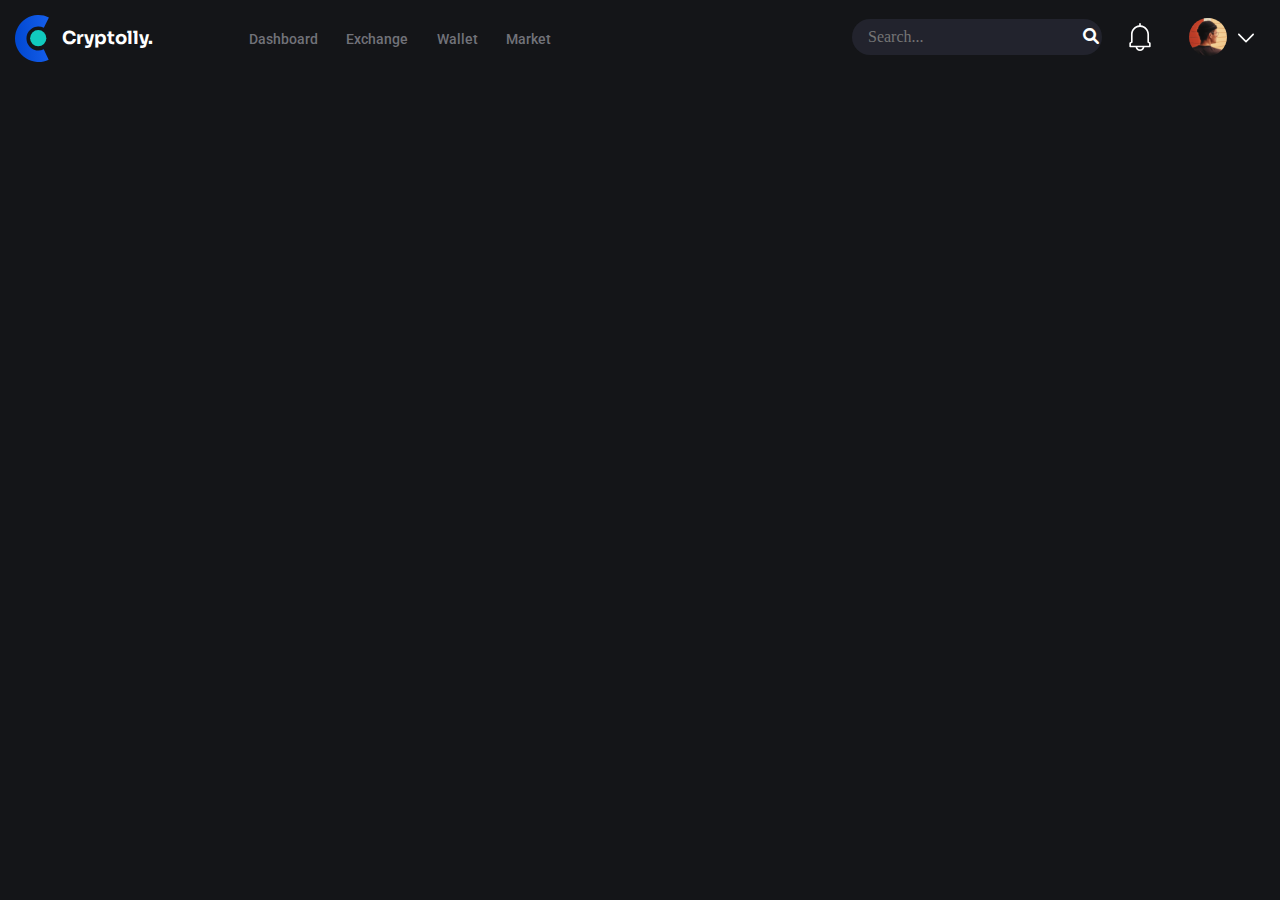
==== dashboard.html @ 790f34d4 "General Update" ====
<!DOCTYPE html>
<html lang="en">
<head>
    <meta charset="UTF-8">
    <meta http-equiv="X-UA-Compatible" content="IE=edge">
    <meta name="viewport" content="width=device-width, initial-scale=1.0">
    <title>DASHBOARD</title>
    
    <!-- Bootstrap CDN -->
    <link
      rel="stylesheet"
      href="https://stackpath.bootstrapcdn.com/bootstrap/4.4.1/css/bootstrap.min.css"
      integrity="sha384-Vkoo8x4CGsO3+Hhxv8T/Q5PaXtkKtu6ug5TOeNV6gBiFeWPGFN9MuhOf23Q9Ifjh"
      crossorigin="anonymous"
    />
    <!-- FONTAWESOME CDN -->
    <link
      rel="stylesheet"
      href="https://cdnjs.cloudflare.com/ajax/libs/font-awesome/6.0.0-beta3/css/all.min.css"
    />

    <!-- Styling CSS -->
    <link rel="stylesheet" href="./styles/style.css" />
    <link rel="stylesheet" href="./styles/header/marketHeader.css" />
    <link rel="stylesheet" href="./styles/dashboard/dashboard.css" />

</head>
<body>
    <header class="header">
        <nav class="nav">
          <div class="container-fluid">
            <div class="row">
              <div class="col-12">
                <div class="row navHead">
                  <div
                    class="leftMenu col-6 col-lg-6 col-md-2 col-sm-2 col-sm-2"
                  >
                    <div class="row">
                      <div class="col-3 logo">
                        <span class="logoPicture"
                          ><img src="./img/logo.svg" alt=""
                        /></span>
                        <a href="/"><span class="text">Cryptolly.</span></a>
                      </div>
                      <div class="col-9 nav-links">
                        <input type="checkbox" id="check" />
                        <label for="check">
                          <i class="fas fa-bars" id="btn"></i>
                          <i class="fas fa-times" id="cancel"></i>
                        </label>

                        <ul>
                          <li><a href="/dashboard.html">Dashboard</a></li>
                          <li><a href="/exchange.html">Exchange</a></li>
                          <li><a href="/wallet.html">Wallet</a></li>
                          <li><a href="/market.html">Market</a></li>
                        </ul>
                      </div>
                    </div>
                  </div>
                  <div
                    class="rightMenu col-6 col-lg-6 col-md-10 col-sm-10 col-sm-10"
                  >
                    <div class="row">
                      <div class="col-12">
                        <div class="row">
                          <div class="col-12 person">
                            <div class="search-box">
                              <input
                                class="search-txt"
                                type="text"
                                name=""
                                placeholder="Search..."
                              />
                              <div class="search-btn">
                                <a href=""> <i class="fas fa-search"></i></a>
                              </div>
                            </div>
                            <div class="notification">
                              <img src="./img/Notification.svg" alt="" />
                            </div>
                            <h1>John Doe</h1>
                            <img
                              class="profil-img"
                              src="./img/maskGroup.svg"
                              alt=""
                            />
                            <a href=""><img src="./img/down.svg" alt="" /></a>
                          </div>
                        </div>
                      </div>
                    </div>
                  </div>
                </div>
              </div>
            </div>
          </div>
        </nav>
      </header>
</body>
</html>
---- styles/style.css ----
@import url("https://fonts.googleapis.com/css2?family=Inter:wght@100;200;300;400;500;600;700&family=Roboto:ital,wght@0,100;0,400;0,500;0,700;0,900;1,400;1,900&family=Sora:wght@100;200;500;600;700;800&display=swap");
@import url("http://fonts.cdnfonts.com/css/sofia-pro");
:root {
  --royalBlue: linear-gradient(
    90deg,
    rgba(5, 59, 164, 1) 0%,
    rgba(30, 102, 240, 1) 100%
  );
  --gradientPattern: linear-gradient(
    90deg,
    rgba(5, 34, 172, 1) 0%,
    rgba(52, 56, 76, 0) 100%
  );
  --gradientBg: radial-gradient(
    circle,
    rgba(1, 9, 80, 1) 0%,
    rgba(14, 17, 32, 0) 100%
  );
  --greenLinear: linear-gradient(
    90deg,
    rgba(188, 251, 255, 0.4) 0%,
    rgba(0, 0, 0, 1) 100%
  );
  --gradientPattern: linear-gradient(
    90deg,
    rgba(5, 34, 172, 1) 0%,
    rgba(52, 56, 76, 0) 100%
  );
  --baseDarkTransparent: rgba(47, 50, 65, 0.5);
  --lightGreen: #30e0a1;
  --purplePrimary: #bd47fb;
  --orangePrimary: #f27f16;
  --redPrimary: #fa2256;
  --greenPrimary: #0ecb81;
  --darkerGrey: #141518;
  --grey100: #1e1f25;
  --grey80: #34384c;
  --grey60: #717279;
  --grey40: #a5adcf;
  --grey20: #e5e6ed;
  --grey0: #ffffff;
  --gray: #d8d8d8;
  --royalPrime: rgb(83, 138, 242);
  --navyPrime: #171b26;
  --blackPrimary: #000000;
}

* {
  margin: 0;
  padding: 0;
}

a {
  text-decoration: none;
}

body {
  background: var(--grey100);
}

.emailForm {
  position: relative;
}

.emailForm input {
  padding: 20px 25px;
  background: var(--baseDarkTransparent);
  border: 1px solid var(--grey80);
  -webkit-box-sizing: border-box;
          box-sizing: border-box;
  border-radius: 100px;
  width: 100%;
}

.emailForm input:focus {
  border: 1px solid var(--grey80);
  outline: 0;
}

.emailForm input::-webkit-input-placeholder {
  color: var(--grey60);
}

.emailForm input:-ms-input-placeholder {
  color: var(--grey60);
}

.emailForm input::-ms-input-placeholder {
  color: var(--grey60);
}

.emailForm input::placeholder {
  color: var(--grey60);
}

.emailForm button {
  position: absolute;
  right: 0;
  top: 0;
  bottom: 0;
  color: var(--grey0);
  padding: 16px 32px;
  background: var(--royalBlue);
  border-radius: 100px;
  font-family: Sofia Pro;
  font-style: normal;
  font-weight: 600;
  font-size: 16px;
  border: 1px solid transparent;
  -webkit-transition: 700ms;
  transition: 700ms;
  margin: 5px;
  cursor: pointer;
}

.emailForm button:hover {
  border: 1px solid var(--grey0);
}

.commonButton {
  color: var(--grey0);
  padding: 16px 32px;
  background: var(--royalBlue);
  border-radius: 100px;
  font-family: Sofia Pro;
  font-style: normal;
  font-weight: 600;
  font-size: 16px;
  border: 1px solid transparent;
  -webkit-transition: 700ms;
  transition: 700ms;
  margin: 5px;
  cursor: pointer;
}

.commonButton a {
  color: var(--grey0);
}

.commonButton a:hover {
  text-decoration: none;
}

.commonButton:hover {
  border: 1px solid var(--grey0);
  text-decoration: none;
}
/*# sourceMappingURL=style.css.map */
---- styles/header/marketHeader.css ----
* {
  margin: 0;
  padding: 0;
  font-family: "Poppins", sans-serif;
}

.header {
  width: 100%;
  position: relative;
  z-index: 3;
}

.header .nav {
  padding: 15px 0;
  background: var(--darkerGrey);
}

.header .nav .navHead .logo {
  display: -webkit-box;
  display: -ms-flexbox;
  display: flex;
  -webkit-box-align: center;
      -ms-flex-align: center;
          align-items: center;
}

.header .nav .navHead .logo .text {
  color: var(--grey0);
  font-family: "Sora", sans-serif;
  font-style: normal;
  font-weight: bold;
  font-size: 18px;
  line-height: 23px;
}

.header .nav .navHead .logo .text:hover {
  outline: none;
}

.header .nav .navHead .nav-links {
  -webkit-box-flex: 1;
      -ms-flex: 1;
          flex: 1;
  text-align: right;
  display: -webkit-box;
  display: -ms-flexbox;
  display: flex;
  -webkit-box-align: center;
      -ms-flex-align: center;
          align-items: center;
  -webkit-box-pack: center;
      -ms-flex-pack: center;
          justify-content: center;
}

.header .nav .navHead .nav-links label #btn, .header .nav .navHead .nav-links label #cancel {
  color: var(--grey0);
  font-size: 30px;
  line-height: 80px;
  cursor: pointer;
  display: none;
}

.header .nav .navHead .nav-links #check {
  display: none;
}

.header .nav .navHead .nav-links ul {
  margin: 0;
  padding: 0;
}

.header .nav .navHead .nav-links ul li {
  list-style: none;
  display: inline-block;
  padding: 8px 12px;
  position: relative;
}

.header .nav .navHead .nav-links ul li a {
  font-family: "Roboto", sans-serif;
  color: var(--grey60);
  text-decoration: none;
  font-style: normal;
  font-weight: 500;
  font-size: 14px;
  line-height: 22px;
  -webkit-transition: 0.5s;
  transition: 0.5s;
}

.header .nav .navHead .nav-links ul li a:hover {
  color: var(--grey0);
}

.header .nav .navHead .rightMenu {
  display: -webkit-box;
  display: -ms-flexbox;
  display: flex;
  -webkit-box-pack: end;
      -ms-flex-pack: end;
          justify-content: flex-end;
}

.header .nav .navHead .rightMenu .person {
  display: -webkit-box;
  display: -ms-flexbox;
  display: flex;
  -webkit-box-align: center;
      -ms-flex-align: center;
          align-items: center;
  -webkit-box-pack: center;
      -ms-flex-pack: center;
          justify-content: center;
}

.header .nav .navHead .rightMenu .person .search-box {
  display: -webkit-box;
  display: -ms-flexbox;
  display: flex;
  -webkit-box-align: center;
      -ms-flex-align: center;
          align-items: center;
  -webkit-box-pack: justify;
      -ms-flex-pack: justify;
          justify-content: space-between;
  background: var(--baseDarkTransparent);
  border-radius: 40px;
  padding: 6px;
  max-width: 250px;
}

.header .nav .navHead .rightMenu .person .search-box .search-txt {
  border: none;
  background: none;
  padding-left: 10px;
  outline: none;
  color: var(--grey0);
  font-family: Graphik;
  font-style: normal;
  font-weight: normal;
  font-size: 16px;
  line-height: 24px;
  margin-right: 5px;
}

.header .nav .navHead .rightMenu .person .search-box .search-btn {
  padding-right: 10px;
  padding-left: 10px;
}

.header .nav .navHead .rightMenu .person .search-box .search-btn a {
  color: white;
}

.header .nav .navHead .rightMenu .person .notification {
  display: -webkit-box;
  display: -ms-flexbox;
  display: flex;
  -webkit-box-orient: horizontal;
  -webkit-box-direction: normal;
      -ms-flex-direction: row;
          flex-direction: row;
  -webkit-box-pack: center;
      -ms-flex-pack: center;
          justify-content: center;
  padding: 8px 24px;
}

.header .nav .navHead .rightMenu .person h1 {
  color: var(--grey0);
  font-family: Sofia Pro;
  font-style: normal;
  font-weight: 600;
  font-size: 16px;
  line-height: 160%;
  margin-right: 15px;
}

.header .nav .navHead .rightMenu .person img {
  margin-right: 11px;
}

@media screen and (max-width: 1343px) {
  .header .nav .navHead .notification {
    -webkit-box-align: center;
        -ms-flex-align: center;
            align-items: center;
  }
  .header .nav .navHead .notification img {
    width: 28px;
    height: 28px;
  }
  .header .nav .navHead .person {
    -webkit-box-pack: center;
        -ms-flex-pack: center;
            justify-content: center;
  }
  .header .nav .navHead .person h1 {
    display: none;
  }
}

@media screen and (max-width: 1200px) {
  .header .navHead .logo .logoPicture img {
    display: none;
  }
}

@media screen and (max-width: 992px) {
  .header .nav .navHead {
    display: -webkit-box;
    display: -ms-flexbox;
    display: flex;
    -webkit-box-pack: justify;
        -ms-flex-pack: justify;
            justify-content: space-between;
    -webkit-box-align: center;
        -ms-flex-align: center;
            align-items: center;
  }
  .header .nav .navHead .logo {
    display: none;
  }
  .header .nav .navHead .logo .text {
    display: none;
  }
  .header .nav .navHead .nav-links {
    -webkit-box-pack: start;
        -ms-flex-pack: start;
            justify-content: flex-start;
  }
  .header .nav .navHead .nav-links #check:checked ~ ul {
    left: 0;
  }
  .header .nav .navHead .nav-links #check:checked ~ label #btn {
    display: none;
  }
  .header .nav .navHead .nav-links #check:checked ~ label #cancel {
    display: block;
  }
  .header .nav .navHead .nav-links label #btn, .header .nav .navHead .nav-links label #cancel {
    font-size: 20px;
    line-height: 50px;
  }
  .header .nav .navHead .nav-links label #btn {
    display: block;
  }
  .header .nav .navHead .nav-links ul {
    position: fixed;
    width: 100%;
    height: 100vh;
    background-color: #1E1F25;
    top: 100px;
    left: -100%;
    text-align: center;
    -webkit-transition: all 0.7s;
    transition: all 0.7s;
  }
  .header .nav .navHead .nav-links ul li {
    display: block;
    margin: 50px 0;
    line-height: 30px;
  }
  .header .nav .navHead .rightMenu {
    -webkit-box-align: center;
        -ms-flex-align: center;
            align-items: center;
  }
  .header .nav .navHead .rightMenu .person {
    -webkit-box-pack: end;
        -ms-flex-pack: end;
            justify-content: flex-end;
  }
  .header .nav .navHead .rightMenu .person .notification img {
    width: 23px;
  }
  .header .nav .navHead .rightMenu .person .profil-img {
    width: 30px;
  }
}

@media screen and (max-width: 576px) {
  .header .nav .navHead .rightMenu .person .search-box {
    margin-right: 10px;
  }
  .header .nav .navHead .rightMenu .person .notification {
    padding: 0;
  }
}

@media screen and (max-width: 460px) {
  .header .nav .navHead .rightMenu .person .search-box {
    position: relative;
    max-width: 130px;
  }
  .header .nav .navHead .rightMenu .person .search-box .search-btn {
    position: absolute;
    right: 0;
  }
}
/*# sourceMappingURL=marketHeader.css.map */
---- styles/dashboard/dashboard.css ----
body {
  background: var(--darkerGrey);
}
/*# sourceMappingURL=dashboard.css.map */
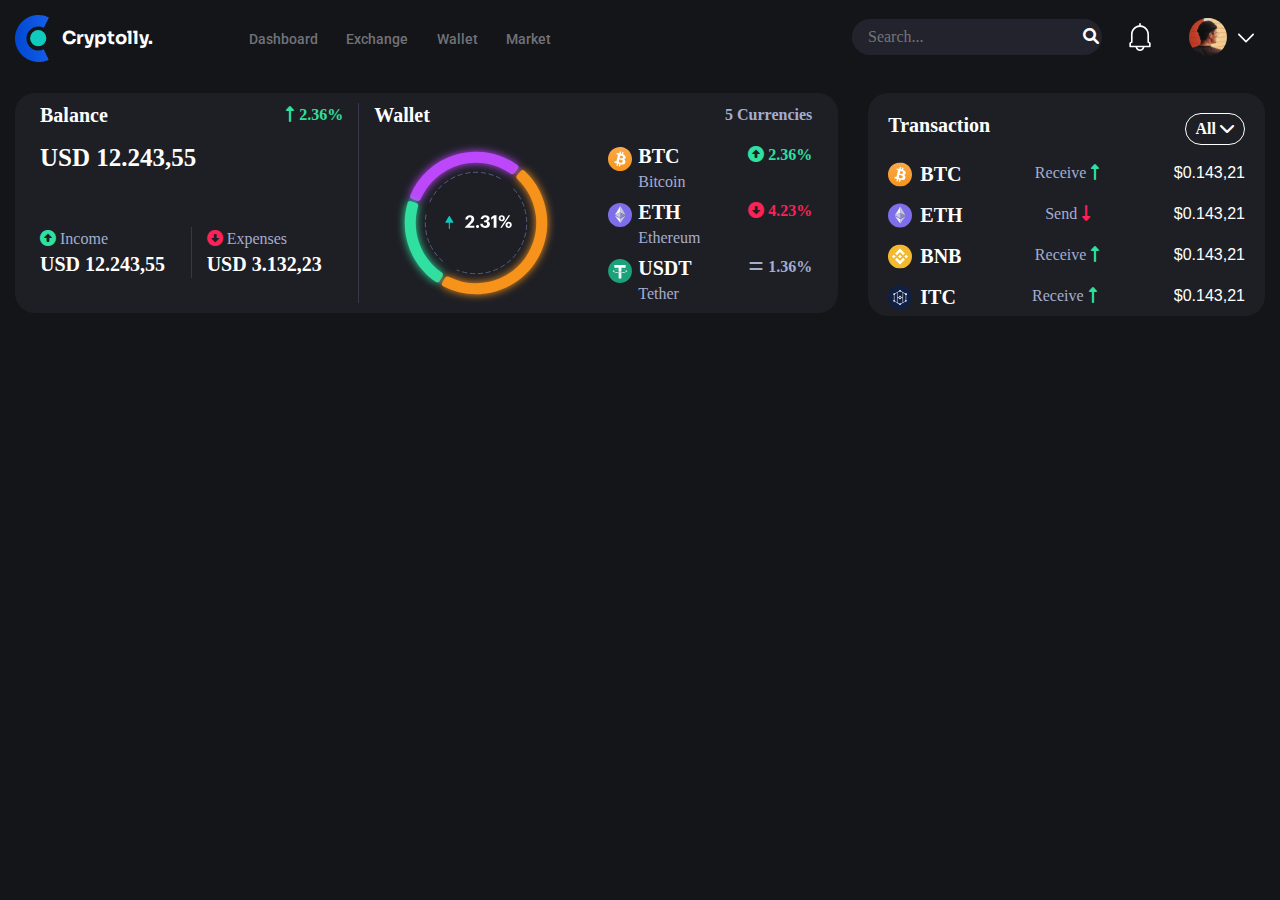
==== commit ee4ee8c8: "DashboardSection" ====
--- a/dashboard.html
+++ b/dashboard.html
@@ -26,7 +26,8 @@
 
 </head>
 <body>
-    <header class="header">
+    <!-- Header -->
+    <header class="header mb-3">
         <nav class="nav">
           <div class="container-fluid">
             <div class="row">
@@ -96,6 +97,190 @@
             </div>
           </div>
         </nav>
-      </header>
+    </header>
+
+    <section class="coinTransactions">
+        <div class="container-fluid">
+            <div class="row">
+                <div class="col-8">
+                    <div class="row  balanceContainer">
+                        <div class="col-5" style="border-right: 1px solid var(--grey80);">
+                            <div class="balance">
+                                <div class="d-flex justify-content-between">
+                                    <h2>Balance</h2>
+                                    <p style="color: var(--lightGreen);"><i class="fa-solid fa-up-long"></i> 2.36%</p>
+                                </div>
+                                <h4>USD 12.243,55</h4>
+                                <div class="row">
+                                    <div class="col-6" style="border-right: 1px solid var(--grey80);">
+                                        <span>
+                                          <i class="fa-solid fa-circle-up" style="color: var(--lightGreen);"></i>
+                                            Income
+                                        </span>
+                                        <h3>USD 12.243,55</h3>
+                                    </div>
+                                    <div class="col-6">
+                                        <span>
+                                          <i class="fa-solid fa-circle-down" style="color: var(--redPrimary);"></i>
+                                            Expenses
+                                        </span>
+                                        <h3>USD 3.132,23</h3>
+                                    </div>    
+                                </div>
+                            </div>
+                        </div>
+                        <div class="col-7">
+                            <div class="wallet">
+                                <div class="d-flex justify-content-between">
+                                  <h2>Wallet</h2>
+                                  <p>5 Currencies</p>
+                                </div>
+                                <div class="row">
+                                  <div class="col-6 currenciesImg">
+                                  </div>
+                                  <div class="col-6 currencies">
+                                    <div class="currency">
+                                      <div class="coin">
+                                        <img src="img/Bitcoin.svg" alt="">
+                                        <div class="coinTitle">
+                                          <h3>BTC</h3>
+                                          <span>Bitcoin</span>
+                                        </div>
+                                      </div>
+                                      <div>
+                                        <p style="color: var(--lightGreen);">
+                                          <i class="fa-solid fa-circle-up"></i>
+                                           2.36%</p>
+                                      </div>
+                                    </div>
+                                    <div class="currency">
+                                      <div class="coin">
+                                        <img src="img/ETH.svg" alt="">
+                                        <div class="coinTitle">
+                                          <h3>ETH</h3>
+                                          <span>Ethereum</span>
+                                        </div>
+                                      </div>
+                                      <div>
+                                        <p style="color: var(--redPrimary);"><i class="fa-solid fa-circle-down";"></i> 4.23%</p>
+                                      </div>
+                                    </div>
+                                    <div class="currency">
+                                      <div class="coin">
+                                        <img src="img/USDT.svg" alt="">
+                                        <div class="coinTitle">
+                                          <h3>USDT</h3>
+                                          <span>Tether</span>
+                                        </div>
+                                      </div>
+                                      <div>
+                                        <p><i class="fa-solid fa-equals" ></i> 1.36%</p>
+                                      </div>
+                                    </div>
+                                    <div class="currency">
+                                      <div class="coin">
+                                        <img src="img/ETH.svg" alt="">
+                                        <div class="coinTitle">
+                                          <h3>ETH</h3>
+                                          <span>Ethereum</span>
+                                        </div>
+                                      </div>
+                                      <div>
+                                        <p style="color: var(--redPrimary);">4.23%</p>
+                                      </div>
+                                    </div>
+                                    <div class="currency">
+                                      <div class="coin">
+                                        <img src="img/USDT.svg" alt="">
+                                        <div class="coinTitle">
+                                          <h3>USDT</h3>
+                                          <span>Tether</span>
+                                        </div>
+                                      </div>
+                                      <div>
+                                        <p style="color: var(--lightGreen);">1.36%</p>
+                                      </div>
+                                    </div>
+                                  </div>
+                                </div>
+                            </div>
+                        </div>
+                    </div>
+                </div>
+                <div class="col-4">
+                  <div class="transaction">
+                    <div class="transactionTitle">
+                      <h2>Transaction</h2>
+                      <p>All <i class="fa-solid fa-chevron-down"></i></p>
+                    </div>
+                    <div class="transactionContent">
+                      <ul>
+                        <li class="purchases">
+                          <div class="d-flex">
+                            <img class="pr-2" src="img/Bitcoin.svg" alt="">
+                            <h3>BTC</h3>
+                          </div>
+                          <div>
+                            <span>Receive <i class="fa-solid fa-up-long" style="color: var(--lightGreen);"></i></span>
+                          </div>
+                          <div style="color: var(--grey0);" >$0.143,21</div>
+                        </li>
+                        <li class="purchases">
+                          <div class="d-flex">
+                            <img class="pr-2" src="img/ETH.svg" alt="">
+                            <h3>ETH</h3>
+                          </div>
+                          <div>
+                            <span>Send <i class="fa-solid fa-down-long" style="color: var(--redPrimary);"></i></span>
+                          </div>
+                          <div style="color: var(--grey0);" >$0.143,21</div>
+                        </li>
+                        <li class="purchases">
+                          <div class="d-flex">
+                            <img class="pr-2" src="img/BNB.svg" alt="">
+                            <h3>BNB</h3>
+                          </div>
+                          <div>
+                            <span>Receive <i class="fa-solid fa-up-long" style="color: var(--lightGreen);"></i></span>
+                          </div>
+                          <div style="color: var(--grey0);" >$0.143,21</div>
+                        </li>
+                        <li class="purchases">
+                          <div class="d-flex">
+                            <img class="pr-2" src="img/ITC.svg" alt="">
+                            <h3>ITC</h3>
+                          </div>
+                          <div>
+                            <span>Receive <i class="fa-solid fa-up-long" style="color: var(--lightGreen);"></i></span>
+                          </div>
+                          <div style="color: var(--grey0);" >$0.143,21</div>
+                        </li>
+                        <li class="purchases">
+                          <div class="d-flex">
+                            <img class="pr-2" src="img/Bitcoin.svg" alt="">
+                            <h3>BTC</h3>
+                          </div>
+                          <div>
+                            <span>Receive <i class="fa-solid fa-down-long" style="color: var(--redPrimary);"></i></span>
+                          </div>
+                          <div style="color: var(--grey0);" >$0.143,21</div>
+                        </li>
+                        <li class="purchases">
+                          <div class="d-flex">
+                            <img class="pr-2" src="img/Bitcoin.svg" alt="">
+                            <h3>BTC</h3>
+                          </div>
+                          <div>
+                            <span>Receive <i class="fa-solid fa-down-long" style="color: var(--redPrimary);"></i></span>
+                          </div>
+                          <div style="color: var(--grey0);" >$0.143,21</div>
+                        </li>
+                      </ul>
+                    </div>
+                  </div>
+                </div>
+            </div>
+        </div>
+    </section>
 </body>
 </html>--- a/styles/dashboard/dashboard.css
+++ b/styles/dashboard/dashboard.css
@@ -1,4 +1,170 @@
 body {
   background: var(--darkerGrey);
 }
+
+h2 {
+  color: var(--grey0);
+  font-family: 'Sofia Pro';
+  font-style: normal;
+  font-weight: 700;
+  font-size: 20px;
+  line-height: 120%;
+}
+
+p {
+  color: var(--grey40);
+  font-family: 'Graphik';
+  font-style: normal;
+  font-weight: 600;
+  font-size: 16px;
+  line-height: 24px;
+  text-align: right;
+}
+
+h4 {
+  color: var(--grey0);
+  font-family: 'Sofia Pro';
+  font-style: normal;
+  font-weight: 600;
+  font-size: 25px;
+  line-height: 120%;
+}
+
+span {
+  color: var(--grey40);
+  font-family: 'Graphik';
+  font-style: normal;
+  font-weight: 400;
+  font-size: 16px;
+  line-height: 24px;
+}
+
+h3 {
+  color: var(--grey0);
+  font-family: 'Graphik';
+  font-style: normal;
+  font-weight: 600;
+  font-size: 20px;
+  line-height: 27px;
+  margin-bottom: 0;
+}
+
+::-webkit-scrollbar {
+  width: 6px;
+  height: 6px;
+}
+
+::-webkit-scrollbar-thumb {
+  background: var(--grey80);
+  border-radius: 20px;
+}
+
+::-webkit-scrollbar-track {
+  background: none;
+}
+
+.coinTransactions .balanceContainer {
+  margin: 0;
+  background: var(--grey100);
+  border-radius: 20px;
+  padding: 10px;
+  border-right: 1px solid var(--grey100);
+}
+
+.coinTransactions .balanceContainer .balance h4 {
+  margin-bottom: 54px;
+}
+
+.coinTransactions .balanceContainer .wallet .currenciesImg {
+  display: -webkit-box;
+  display: -ms-flexbox;
+  display: flex;
+  -webkit-box-align: center;
+      -ms-flex-align: center;
+          align-items: center;
+  -webkit-box-pack: center;
+      -ms-flex-pack: center;
+          justify-content: center;
+  background-image: url(../../img/dashboardCurrencies.svg);
+  background-repeat: no-repeat;
+  background-position: center;
+  background-size: contain;
+}
+
+.coinTransactions .balanceContainer .wallet .currenciesImg h3 {
+  color: var(--lightGreen);
+}
+
+.coinTransactions .balanceContainer .wallet .currencies {
+  height: 160px;
+  overflow-y: scroll;
+}
+
+.coinTransactions .balanceContainer .wallet .currencies .currency {
+  display: -webkit-box;
+  display: -ms-flexbox;
+  display: flex;
+  -webkit-box-pack: justify;
+      -ms-flex-pack: justify;
+          justify-content: space-between;
+  margin-bottom: 5px;
+}
+
+.coinTransactions .balanceContainer .wallet .currencies .currency .coin {
+  display: -webkit-box;
+  display: -ms-flexbox;
+  display: flex;
+  -webkit-box-align: start;
+      -ms-flex-align: start;
+          align-items: flex-start;
+}
+
+.coinTransactions .balanceContainer .wallet .currencies .currency .coin img {
+  padding-top: 4px;
+  padding-right: 6px;
+}
+
+.coinTransactions .transaction {
+  margin: 0;
+  background: var(--grey100);
+  border-radius: 20px;
+  padding: 20px;
+  padding-bottom: 0;
+}
+
+.coinTransactions .transaction .transactionTitle {
+  display: -webkit-box;
+  display: -ms-flexbox;
+  display: flex;
+  -webkit-box-pack: justify;
+      -ms-flex-pack: justify;
+          justify-content: space-between;
+}
+
+.coinTransactions .transaction .transactionTitle p {
+  color: var(--grey0);
+  padding: 3px 10px;
+  border-radius: 20px;
+  border: 1px solid var(--grey0);
+  cursor: pointer;
+}
+
+.coinTransactions .transaction .transactionContent ul {
+  overflow-y: scroll;
+  height: 155px;
+}
+
+.coinTransactions .transaction .transactionContent ul .purchases {
+  display: -webkit-box;
+  display: -ms-flexbox;
+  display: flex;
+  -webkit-box-pack: justify;
+      -ms-flex-pack: justify;
+          justify-content: space-between;
+  margin-bottom: 14px;
+}
+
+.coinTransactions .transaction .transactionContent ul .purchases:last-child {
+  margin-bottom: 0;
+}
 /*# sourceMappingURL=dashboard.css.map */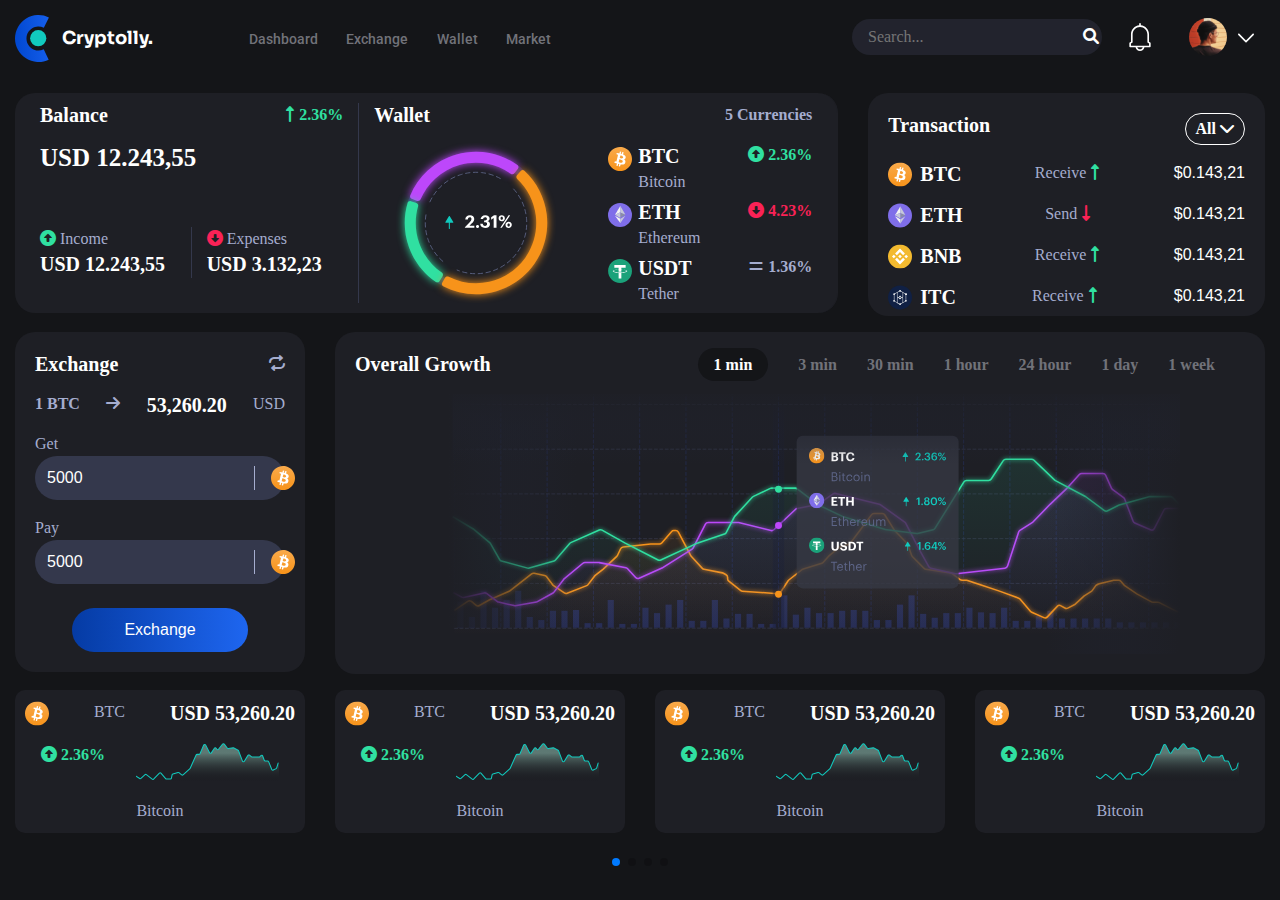
==== commit 82e503c8: "DashboardUpdate" ====
--- a/dashboard.html
+++ b/dashboard.html
@@ -18,7 +18,11 @@
       rel="stylesheet"
       href="https://cdnjs.cloudflare.com/ajax/libs/font-awesome/6.0.0-beta3/css/all.min.css"
     />
-
+    <!-- Link Swiper's CSS -->
+    <link
+    rel="stylesheet"
+    href="https://cdn.jsdelivr.net/npm/swiper/swiper-bundle.min.css"
+    />
     <!-- Styling CSS -->
     <link rel="stylesheet" href="./styles/style.css" />
     <link rel="stylesheet" href="./styles/header/marketHeader.css" />
@@ -282,5 +286,207 @@
             </div>
         </div>
     </section>
+
+    <section class="overallGrowth mb-3">
+      <div class="container-fluid">
+        <div class="row">
+          <div class="col-3">
+            <div class="exchange">
+              <div class="d-flex justify-content-between">
+                <h2>Exchange</h2>
+                <p><i class="fa-solid fa-repeat"></i></p>
+              </div>
+              <div class="d-flex justify-content-between">
+                <p>1 BTC</p>
+                <p><i class="fa-solid fa-arrow-right"></i></p>
+                <h3>53,260.20</h3>
+                <span>USD</span>
+              </div>
+              <div class="mb-3">
+                <span>Get</span>
+                <div class="d-flex get">
+                  <input type="text" value="5000">
+                  <img src="img/Bitcoin.svg" alt="" >
+                </div>
+              </div>
+              <div class="mb-4">
+                <span>Pay</span>
+                <div class="d-flex get">
+                  <input type="text" value="5000">
+                  <img src="img/Bitcoin.svg" alt="" >
+                </div>
+              </div>
+              <div class="exchangeButton">
+                <button>
+                  Exchange
+                </button>
+              </div>
+            </div> 
+          </div>
+
+
+          <div class="col-9">
+            <div class="graphic">
+              <div class="graphicTitle">
+                <h2>Overall Growth</h2>
+                <ul>
+                  <li><a class="active" href="/">1 min</a></li>
+                  <li><a href="/">3 min</a></li>
+                  <li><a href="/">30 min</a></li>
+                  <li><a href="/">1 hour</a></li>
+                  <li><a href="/">24 hour</a></li>
+                  <li><a href="/">1 day</a></li>
+                  <li><a href="/">1 week</a></li>
+                </ul>
+              </div>
+              <div class="graphicContent">
+                
+              </div>
+            </div>
+          </div>
+        </div>
+      </div>
+    </section>
+
+    <section class="swiperContainer mb-3">
+      <div class="container-fluid">
+        <div class="swiper mySwiper">
+          <div class="swiper-wrapper mb-5">
+            <div class="swiper-slide">
+              <div class="d-flex justify-content-between mb-3">
+                <img src="./img/Bitcoin.svg" alt="">
+                <span>BTC</span>
+                <h3>USD 53,260.20</h3>
+              </div>
+              <div class="swiperGraphic m-3">
+                <p style="color: var(--lightGreen);">
+                  <i class="fa-solid fa-circle-up"></i>
+                   2.36%</p>
+                <img src="./img/Graphic-Geçici-Silinecek.svg" alt="">
+              </div>
+              <div class="text-center">
+                <span>Bitcoin</span>
+              </div>
+            </div>
+            <div class="swiper-slide">
+              <div class="d-flex justify-content-between mb-3">
+                <img src="./img/Bitcoin.svg" alt="">
+                <span>BTC</span>
+                <h3>USD 53,260.20</h3>
+              </div>
+              <div class="swiperGraphic m-3">
+                <p style="color: var(--lightGreen);">
+                  <i class="fa-solid fa-circle-up"></i>
+                   2.36%</p>
+                <img src="./img/Graphic-Geçici-Silinecek.svg" alt="">
+              </div>
+              <div class="text-center">
+                <span>Bitcoin</span>
+              </div>
+            </div>  
+            <div class="swiper-slide">
+              <div class="d-flex justify-content-between mb-3">
+                <img src="./img/Bitcoin.svg" alt="">
+                <span>BTC</span>
+                <h3>USD 53,260.20</h3>
+              </div>
+              <div class="swiperGraphic m-3">
+                <p style="color: var(--lightGreen);">
+                  <i class="fa-solid fa-circle-up"></i>
+                   2.36%</p>
+                <img src="./img/Graphic-Geçici-Silinecek.svg" alt="">
+              </div>
+              <div class="text-center">
+                <span>Bitcoin</span>
+              </div>
+            </div>  
+            <div class="swiper-slide">
+              <div class="d-flex justify-content-between mb-3">
+                <img src="./img/Bitcoin.svg" alt="">
+                <span>BTC</span>
+                <h3>USD 53,260.20</h3>
+              </div>
+              <div class="swiperGraphic m-3">
+                <p style="color: var(--lightGreen);">
+                  <i class="fa-solid fa-circle-up"></i>
+                   2.36%</p>
+                <img src="./img/Graphic-Geçici-Silinecek.svg" alt="">
+              </div>
+              <div class="text-center">
+                <span>Bitcoin</span>
+              </div>
+            </div>  
+            <div class="swiper-slide">
+              <div class="d-flex justify-content-between mb-3">
+                <img src="./img/Bitcoin.svg" alt="">
+                <span>BTC</span>
+                <h3>USD 53,260.20</h3>
+              </div>
+              <div class="swiperGraphic m-3">
+                <p style="color: var(--lightGreen);">
+                  <i class="fa-solid fa-circle-up"></i>
+                   2.36%</p>
+                <img src="./img/Graphic-Geçici-Silinecek.svg" alt="">
+              </div>
+              <div class="text-center">
+                <span>Bitcoin</span>
+              </div>
+            </div>  
+            <div class="swiper-slide">
+              <div class="d-flex justify-content-between mb-3">
+                <img src="./img/Bitcoin.svg" alt="">
+                <span>BTC</span>
+                <h3>USD 53,260.20</h3>
+              </div>
+              <div class="swiperGraphic m-3">
+                <p style="color: var(--lightGreen);">
+                  <i class="fa-solid fa-circle-up"></i>
+                   2.36%</p>
+                <img src="./img/Graphic-Geçici-Silinecek.svg" alt="">
+              </div>
+              <div class="text-center">
+                <span>Bitcoin</span>
+              </div>
+            </div>  
+            <div class="swiper-slide">
+              <div class="d-flex justify-content-between mb-3">
+                <img src="./img/Bitcoin.svg" alt="">
+                <span>BTC</span>
+                <h3>USD 53,260.20</h3>
+              </div>
+              <div class="swiperGraphic m-3">
+                <p style="color: var(--lightGreen);">
+                  <i class="fa-solid fa-circle-up"></i>
+                   2.36%</p>
+                <img src="./img/Graphic-Geçici-Silinecek.svg" alt="">
+              </div>
+              <div class="text-center">
+                <span>Bitcoin</span>
+              </div>
+            </div>    
+          </div>
+          <div class="swiper-pagination"></div>
+        </div>
+      </div>
+    </section>
+
+
+
+
+ <!-- Swiper JS -->
+ <script src="https://cdn.jsdelivr.net/npm/swiper/swiper-bundle.min.js"></script>
+
+ <!-- Initialize Swiper -->
+ <script>
+   var swiper = new Swiper(".mySwiper", {
+     slidesPerView: 4,
+     spaceBetween: 30,
+     freeMode: true,
+     pagination: {
+       el: ".swiper-pagination",
+       clickable: true,
+     },
+   });
+ </script>
 </body>
 </html>--- a/styles/dashboard/dashboard.css
+++ b/styles/dashboard/dashboard.css
@@ -47,6 +47,10 @@
   font-size: 20px;
   line-height: 27px;
   margin-bottom: 0;
+}
+
+ul {
+  list-style: none;
 }
 
 ::-webkit-scrollbar {
@@ -167,4 +171,132 @@
 .coinTransactions .transaction .transactionContent ul .purchases:last-child {
   margin-bottom: 0;
 }
+
+.overallGrowth .exchange {
+  background: var(--grey100);
+  border-radius: 20px;
+  padding: 20px;
+}
+
+.overallGrowth .exchange .get {
+  background: var(--grey80);
+  display: -webkit-box;
+  display: -ms-flexbox;
+  display: flex;
+  -webkit-box-orient: horizontal;
+  -webkit-box-direction: normal;
+      -ms-flex-direction: row;
+          flex-direction: row;
+  -webkit-box-align: center;
+      -ms-flex-align: center;
+          align-items: center;
+  padding: 10px 12px;
+  gap: 16px;
+  border-radius: 100px;
+}
+
+.overallGrowth .exchange .get input {
+  background: transparent;
+  border: none;
+  color: var(--grey0);
+  border-right: 1px solid var(--grey40);
+}
+
+.overallGrowth .exchange .exchangeButton {
+  display: -webkit-box;
+  display: -ms-flexbox;
+  display: flex;
+  -webkit-box-orient: horizontal;
+  -webkit-box-direction: normal;
+      -ms-flex-direction: row;
+          flex-direction: row;
+  -webkit-box-pack: center;
+      -ms-flex-pack: center;
+          justify-content: center;
+  -webkit-box-align: center;
+      -ms-flex-align: center;
+          align-items: center;
+}
+
+.overallGrowth .exchange .exchangeButton button {
+  background: var(--royalBlue);
+  color: var(--grey0);
+  border-radius: 100px;
+  border: none;
+  padding: 10px 52px;
+  gap: 10px;
+}
+
+.overallGrowth .graphic {
+  background: var(--grey100);
+  border-radius: 20px;
+  padding: 20px;
+}
+
+.overallGrowth .graphic .graphicTitle {
+  display: -webkit-box;
+  display: -ms-flexbox;
+  display: flex;
+  -webkit-box-pack: justify;
+      -ms-flex-pack: justify;
+          justify-content: space-between;
+}
+
+.overallGrowth .graphic .graphicTitle ul {
+  display: -webkit-box;
+  display: -ms-flexbox;
+  display: flex;
+}
+
+.overallGrowth .graphic .graphicTitle ul li {
+  padding-right: 30px;
+}
+
+.overallGrowth .graphic .graphicTitle ul li a {
+  text-decoration: none;
+  color: var(--grey60);
+  font-family: 'Sofia Pro';
+  font-style: normal;
+  font-weight: 600;
+  font-size: 16px;
+  line-height: 160%;
+}
+
+.overallGrowth .graphic .graphicTitle ul li .active {
+  color: var(--grey0);
+  background: var(--darkerGrey);
+  border-radius: 50px;
+  padding: 8px 16px;
+}
+
+.overallGrowth .graphic .graphicContent {
+  width: 100%;
+  height: 260px;
+  background-image: url(../../img/exchangeGraphic.svg);
+  background-repeat: no-repeat;
+  background-position: center;
+  background-size: contain;
+}
+
+.swiperContainer .swiper-slide {
+  background: var(--grey100);
+  padding: 10px;
+  border-radius: 10px;
+}
+
+.swiperContainer .swiper-slide .swiperGraphic {
+  display: -webkit-box;
+  display: -ms-flexbox;
+  display: flex;
+  -webkit-box-pack: justify;
+      -ms-flex-pack: justify;
+          justify-content: space-between;
+  -webkit-box-align: center;
+      -ms-flex-align: center;
+          align-items: center;
+}
+
+.swiperContainer .swiper-slide .swiperGraphic img {
+  width: 60%;
+}
 /*# sourceMappingURL=dashboard.css.map */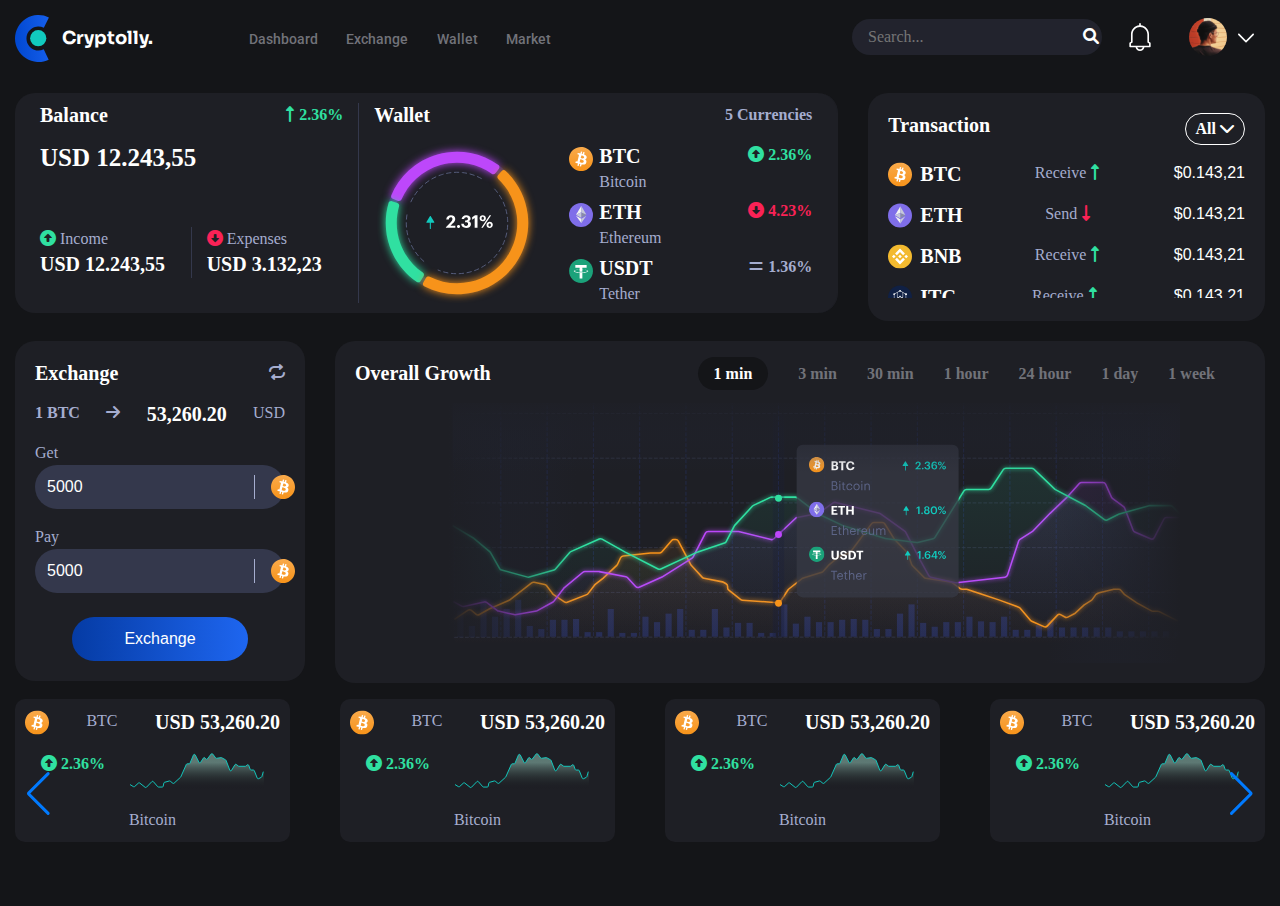
==== commit 6fe28584: "dashboardUpdateResponsive" ====
--- a/dashboard.html
+++ b/dashboard.html
@@ -106,16 +106,16 @@
     <section class="coinTransactions">
         <div class="container-fluid">
             <div class="row">
-                <div class="col-8">
+                <div class="col-lg-8 col-md-12 mb-3">
                     <div class="row  balanceContainer">
-                        <div class="col-5" style="border-right: 1px solid var(--grey80);">
+                        <div class="balanceContent col-md-5 col-sm-12">
                             <div class="balance">
-                                <div class="d-flex justify-content-between">
+                                <div class="balanceTitle">
                                     <h2>Balance</h2>
                                     <p style="color: var(--lightGreen);"><i class="fa-solid fa-up-long"></i> 2.36%</p>
                                 </div>
                                 <h4>USD 12.243,55</h4>
-                                <div class="row">
+                                <div class="row pb-2 incomeExpenses">
                                     <div class="col-6" style="border-right: 1px solid var(--grey80);">
                                         <span>
                                           <i class="fa-solid fa-circle-up" style="color: var(--lightGreen);"></i>
@@ -133,16 +133,16 @@
                                 </div>
                             </div>
                         </div>
-                        <div class="col-7">
+                        <div class="col-md-7 col-sm-12">
                             <div class="wallet">
                                 <div class="d-flex justify-content-between">
                                   <h2>Wallet</h2>
                                   <p>5 Currencies</p>
                                 </div>
                                 <div class="row">
-                                  <div class="col-6 currenciesImg">
+                                  <div class="col-5 currenciesImg">
                                   </div>
-                                  <div class="col-6 currencies">
+                                  <div class="col-7 currencies">
                                     <div class="currency">
                                       <div class="coin">
                                         <img src="img/Bitcoin.svg" alt="">
@@ -211,7 +211,7 @@
                         </div>
                     </div>
                 </div>
-                <div class="col-4">
+                <div class="col-lg-4 col-md-8 offset-md-2 offset-lg-0 justify-content-center">
                   <div class="transaction">
                     <div class="transactionTitle">
                       <h2>Transaction</h2>
@@ -465,7 +465,8 @@
               </div>
             </div>    
           </div>
-          <div class="swiper-pagination"></div>
+          <div class="swiper-button-next mySwiper-prev"></div>
+          <div class="swiper-button-prev mySwiper-prev"></div>
         </div>
       </div>
     </section>
@@ -478,15 +479,39 @@
 
  <!-- Initialize Swiper -->
  <script>
-   var swiper = new Swiper(".mySwiper", {
-     slidesPerView: 4,
-     spaceBetween: 30,
-     freeMode: true,
-     pagination: {
-       el: ".swiper-pagination",
-       clickable: true,
-     },
-   });
- </script>
+  var swiper = new Swiper(".mySwiper", {
+    slidesPerView: 4,
+    spaceBetween: 30,
+    slidesPerGroup: 1,
+    loop: true,
+    loopFillGroupWithBlank: true,
+    navigation: {
+      nextEl: ".swiper-button-next",
+      prevEl: ".swiper-button-prev",
+    },
+    breakpoints: {
+      200: {
+        slidesPerView: 1,
+        spaceBetween: 10,
+      },
+      460: {
+        slidesPerView: 2,
+        spaceBetween: 10,
+      },
+      640: {
+        slidesPerView: 2,
+        spaceBetween: 10,
+      },
+      768: {
+        slidesPerView: 3,
+        spaceBetween: 20,
+      },
+      1200: {
+        slidesPerView: 4,
+        spaceBetween: 50,
+      },
+    },
+  });
+</script>
 </body>
 </html>--- a/styles/dashboard/dashboard.css
+++ b/styles/dashboard/dashboard.css
@@ -75,8 +75,21 @@
   border-right: 1px solid var(--grey100);
 }
 
-.coinTransactions .balanceContainer .balance h4 {
+.coinTransactions .balanceContainer .balanceContent {
+  border-right: 1px solid var(--grey80);
+}
+
+.coinTransactions .balanceContainer .balanceContent .balance h4 {
   margin-bottom: 54px;
+}
+
+.coinTransactions .balanceContainer .balanceContent .balance .balanceTitle {
+  display: -webkit-box;
+  display: -ms-flexbox;
+  display: flex;
+  -webkit-box-pack: justify;
+      -ms-flex-pack: justify;
+          justify-content: space-between;
 }
 
 .coinTransactions .balanceContainer .wallet .currenciesImg {
@@ -130,6 +143,7 @@
 
 .coinTransactions .transaction {
   margin: 0;
+  margin-bottom: 20px;
   background: var(--grey100);
   border-radius: 20px;
   padding: 20px;
@@ -153,9 +167,13 @@
   cursor: pointer;
 }
 
+.coinTransactions .transaction .transactionContent {
+  padding-bottom: 7px;
+}
+
 .coinTransactions .transaction .transactionContent ul {
   overflow-y: scroll;
-  height: 155px;
+  height: 137px;
 }
 
 .coinTransactions .transaction .transactionContent ul .purchases {
@@ -299,4 +317,38 @@
 .swiperContainer .swiper-slide .swiperGraphic img {
   width: 60%;
 }
+
+@media screen and (max-width: 768px) {
+  h2 {
+    font-size: 16px;
+  }
+  h3 {
+    font-size: 16px;
+  }
+  h4 {
+    font-size: 16px;
+  }
+  p {
+    font-size: 12px;
+  }
+  span {
+    font-size: 14px;
+  }
+  .coinTransactions .balanceContainer .balanceContent {
+    border: none;
+    border-bottom: 1px solid var(--grey80);
+    margin-bottom: 20px;
+  }
+  .coinTransactions .balanceContainer .balanceContent .balance .balanceTitle {
+    -ms-flex-pack: distribute;
+        justify-content: space-around;
+  }
+  .coinTransactions .balanceContainer .balanceContent .balance h4 {
+    margin-bottom: 10px;
+    text-align: center;
+  }
+  .coinTransactions .balanceContainer .balanceContent .balance .incomeExpenses {
+    text-align: center;
+  }
+}
 /*# sourceMappingURL=dashboard.css.map */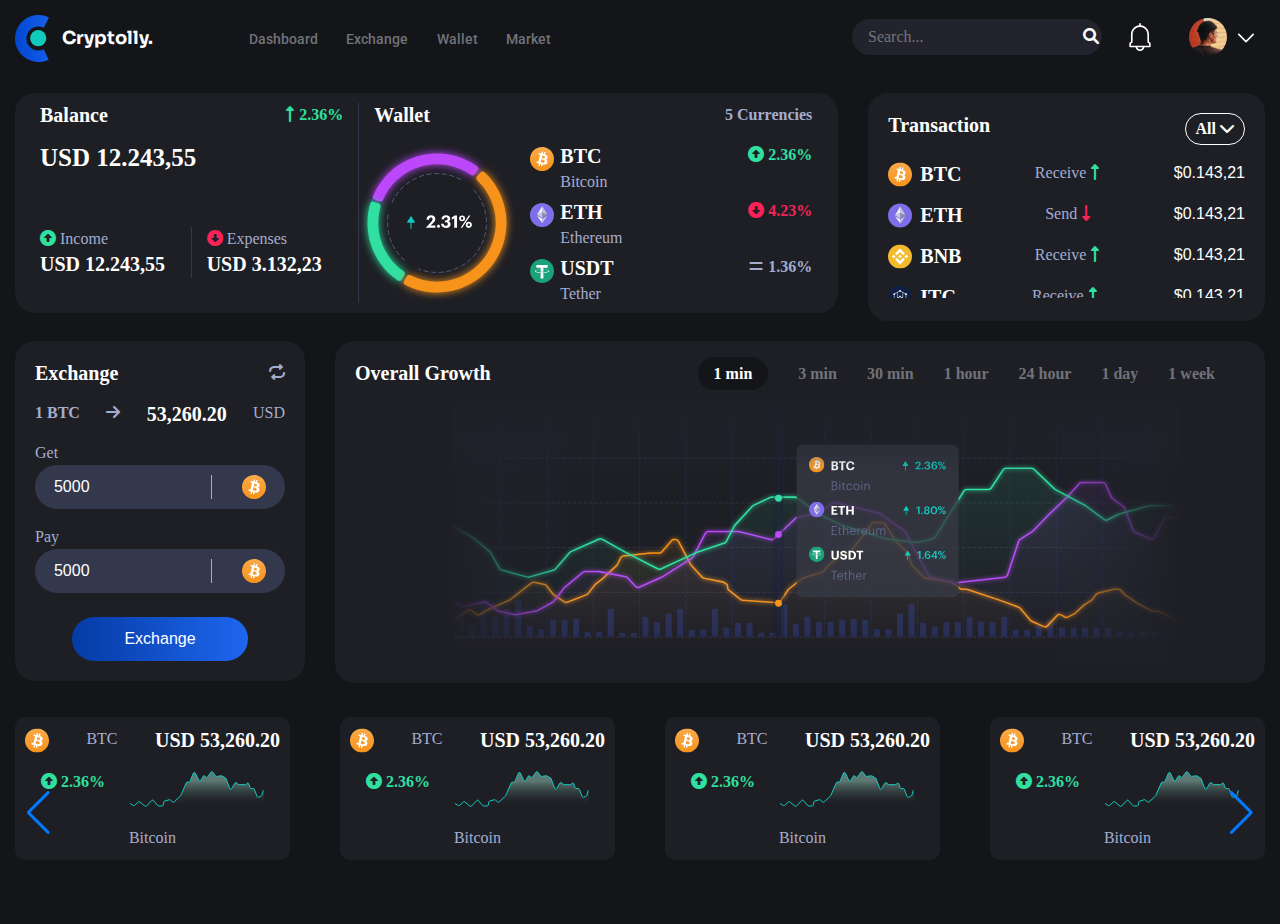
==== commit ed99f1ca: "DashboardResponsiveFinish" ====
--- a/dashboard.html
+++ b/dashboard.html
@@ -140,9 +140,9 @@
                                   <p>5 Currencies</p>
                                 </div>
                                 <div class="row">
-                                  <div class="col-5 currenciesImg">
+                                  <div class="col-4 currenciesImg">
                                   </div>
-                                  <div class="col-7 currencies">
+                                  <div class="col-8 currencies">
                                     <div class="currency">
                                       <div class="coin">
                                         <img src="img/Bitcoin.svg" alt="">
@@ -290,7 +290,7 @@
     <section class="overallGrowth mb-3">
       <div class="container-fluid">
         <div class="row">
-          <div class="col-3">
+          <div class="col-lg-3 col-md-12">
             <div class="exchange">
               <div class="d-flex justify-content-between">
                 <h2>Exchange</h2>
@@ -325,12 +325,12 @@
           </div>
 
 
-          <div class="col-9">
+          <div class="col-lg-9 col-md-12">
             <div class="graphic">
               <div class="graphicTitle">
                 <h2>Overall Growth</h2>
                 <ul>
-                  <li><a class="active" href="/">1 min</a></li>
+                  <li class="d-block" ><a class="active" href="/">1 min</a></li>
                   <li><a href="/">3 min</a></li>
                   <li><a href="/">30 min</a></li>
                   <li><a href="/">1 hour</a></li>
--- a/styles/dashboard/dashboard.css
+++ b/styles/dashboard/dashboard.css
@@ -194,6 +194,7 @@
   background: var(--grey100);
   border-radius: 20px;
   padding: 20px;
+  margin-bottom: 20px;
 }
 
 .overallGrowth .exchange .get {
@@ -208,6 +209,8 @@
   -webkit-box-align: center;
       -ms-flex-align: center;
           align-items: center;
+  -ms-flex-pack: distribute;
+      justify-content: space-around;
   padding: 10px 12px;
   gap: 16px;
   border-radius: 100px;
@@ -218,6 +221,11 @@
   border: none;
   color: var(--grey0);
   border-right: 1px solid var(--grey40);
+  width: 70%;
+}
+
+.overallGrowth .exchange .get img {
+  max-width: 25%;
 }
 
 .overallGrowth .exchange .exchangeButton {
@@ -318,6 +326,13 @@
   width: 60%;
 }
 
+@media screen and (max-width: 1060px) {
+  .overallGrowth .graphic .graphicTitle ul li {
+    display: none;
+    padding: 0;
+  }
+}
+
 @media screen and (max-width: 768px) {
   h2 {
     font-size: 16px;
@@ -350,5 +365,8 @@
   .coinTransactions .balanceContainer .balanceContent .balance .incomeExpenses {
     text-align: center;
   }
+  .overallGrowth .graphic .graphicContent {
+    height: 100px;
+  }
 }
 /*# sourceMappingURL=dashboard.css.map */